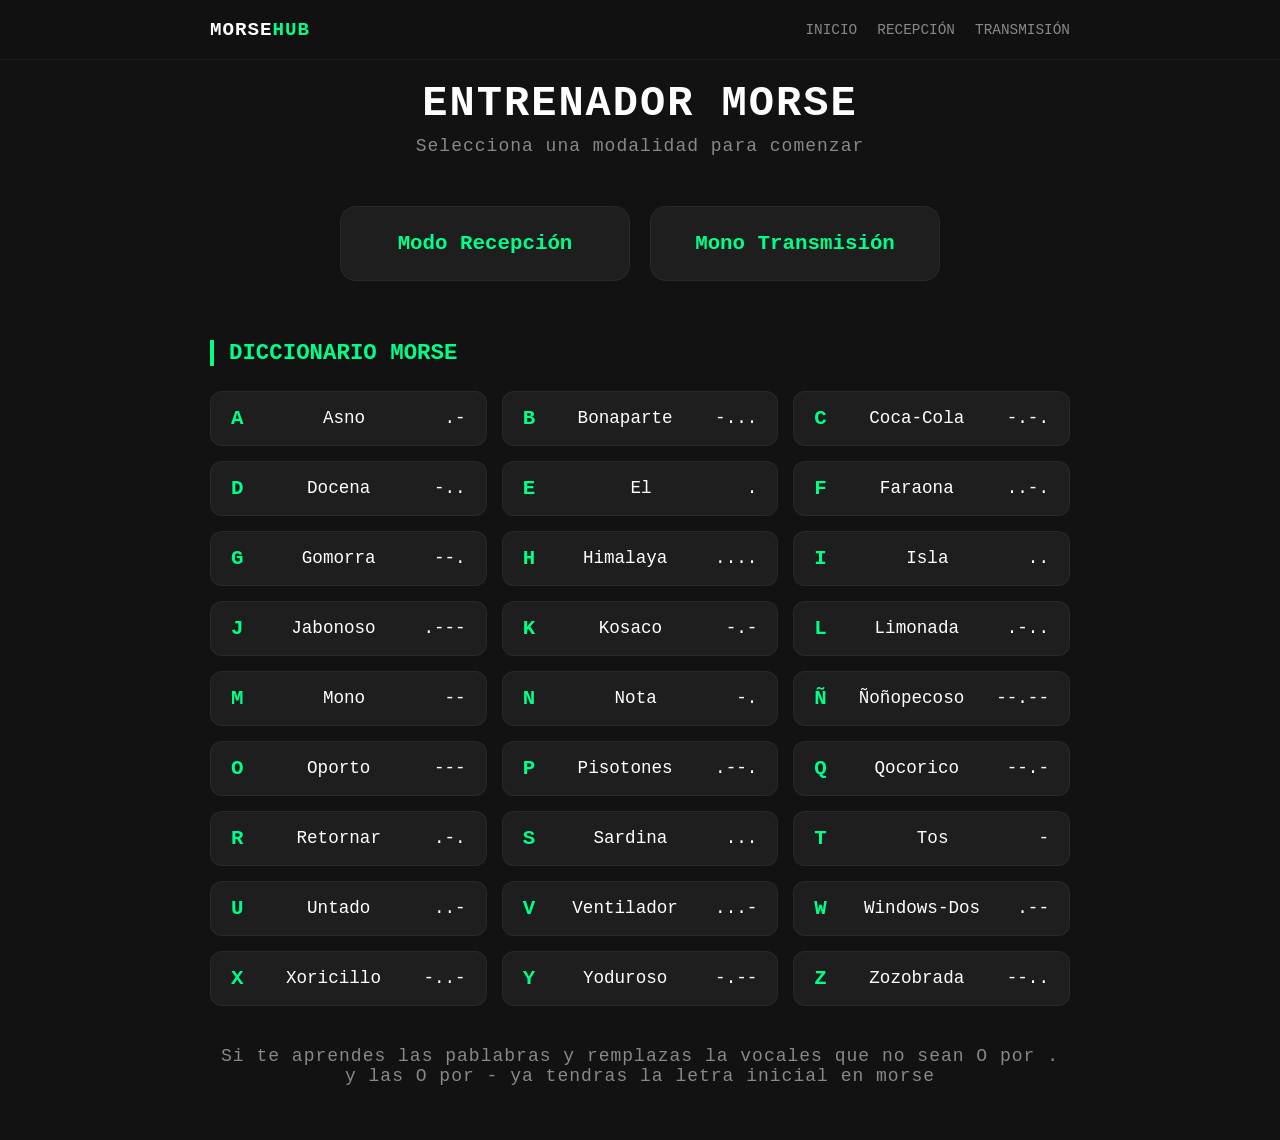
==== index.html @ 096a1fdc "Commit inicial" ====
<!DOCTYPE html>
<html lang="es">
<head>
    <meta charset="UTF-8">
    <meta name="viewport" content="width=device-width, initial-scale=1.0, maximum-scale=1.0, user-scalable=no">
    <title>Entrenador Morse - Inicio</title>
    <link rel="stylesheet" href="styles/estiloindex.css">
</head>
<body>

    <nav class="top-nav">
        <div class="nav-container">
            <a href="index.html" class="nav-logo">MORSE<span>HUB</span></a>
            <div class="nav-links">
                <a href="index.html">Inicio</a>
                <a href="recepcion.html">Recepción</a>
                <a href="envio.html">Transmisión</a>
            </div>
        </div>
    </nav>

    <div class="container" id="home-screen">
        <header>
            <div class="header-text">
                <h1>Entrenador Morse</h1>
                <div class="sub">Selecciona una modalidad para comenzar</div>
            </div>
        </header>
        
        <nav class="grid">
            <a href="recepcion.html" class="btn">Modo Recepción</a>
            <a href="envio.html" class="btn">Mono Transmisión</a>
        </nav>

    <section class="dictionary-section">
            <h2>Diccionario Morse</h2>
            <div class="dictionary-grid">
                <div class="dic-item"><strong>A</strong> Asno <span>.-</span></div>
                <div class="dic-item"><strong>B</strong> Bonaparte <span>-...</span></div>
                <div class="dic-item"><strong>C</strong> Coca-Cola <span>-.-.</span></div>
                <div class="dic-item"><strong>D</strong> Docena <span>-..</span></div>
                <div class="dic-item"><strong>E</strong> El <span>.</span></div>
                <div class="dic-item"><strong>F</strong> Faraona <span>..-.</span></div>
                <div class="dic-item"><strong>G</strong> Gomorra <span>--.</span></div>
                <div class="dic-item"><strong>H</strong> Himalaya <span>....</span></div>
                <div class="dic-item"><strong>I</strong> Isla <span>..</span></div>
                <div class="dic-item"><strong>J</strong> Jabonoso <span>.---</span></div>
                <div class="dic-item"><strong>K</strong> Kosaco <span>-.-</span></div>
                <div class="dic-item"><strong>L</strong> Limonada <span>.-..</span></div>
                <div class="dic-item"><strong>M</strong> Mono <span>--</span></div>
                <div class="dic-item"><strong>N</strong> Nota <span>-.</span></div>
                <div class="dic-item"><strong>Ñ</strong> Ñoñopecoso <span>--.--</span></div>
                <div class="dic-item"><strong>O</strong> Oporto <span>---</span></div>
                <div class="dic-item"><strong>P</strong> Pisotones <span>.--.</span></div>
                <div class="dic-item"><strong>Q</strong> Qocorico <span>--.-</span></div>
                <div class="dic-item"><strong>R</strong> Retornar <span>.-.</span></div>
                <div class="dic-item"><strong>S</strong> Sardina <span>...</span></div>
                <div class="dic-item"><strong>T</strong> Tos <span>-</span></div>
                <div class="dic-item"><strong>U</strong> Untado <span>..-</span></div>
                <div class="dic-item"><strong>V</strong> Ventilador <span>...-</span></div>
                <div class="dic-item"><strong>W</strong> Windows-Dos <span>.--</span></div>
                <div class="dic-item"><strong>X</strong> Xoricillo <span>-..-</span></div>
                <div class="dic-item"><strong>Y</strong> Yoduroso <span>-.--</span></div>
                <div class="dic-item"><strong>Z</strong> Zozobrada <span>--..</span></div>
            </div>
        </section>

        <div id="fin">Si te aprendes las pablabras y remplazas la vocales que no sean O por . y las O por - ya tendras la letra inicial en morse</div>

    </body>
</html>
---- styles/estiloindex.css ----
:root {
    --bg-color: #121212;
    --text-color: #ffffff;
    --accent: #00ff88;
    --error: #ff3333;
    --panel-bg: #1e1e1e;
    --key-bg: #333333;
    --btn-active: #00cc6a;
    --muted: #888888;
    --btn-bg: rgba(255, 255, 255, 0.05);
    --btn-hover: rgba(0, 255, 136, 0.1);
}

* {
    box-sizing: border-box;
}

body {
    background-color: var(--bg-color);
    color: var(--text-color);
    font-family: monospace;
    display: flex;
    justify-content: center;
    align-items: center;
    min-height: 100vh;
    margin: 0;
    overflow: hidden;
    touch-action: manipulation;
}

.container {
    width: 100%;
    max-width: 700px;
    height: 100vh;
    padding: 60px 24px;
    display: flex;
    flex-direction: column;
    align-items: center;
    justify-content: flex-start;
}

header {
    display: flex;
    flex-direction: column;
    align-items: center;
    gap: 10px;
    margin-bottom: 30px;
    width: 100%;
    text-align: center;
}

.header-text h1 {
    margin: 0;
    font-size: 36px;
    color: var(--text-color);
    letter-spacing: 1px;
    text-transform: uppercase;
}



.sub {
    color: var(--muted);
    font-size: 16px;
    margin-top: 8px;
    letter-spacing: 0.5px;
}

.grid {
    display: grid;
    grid-template-columns: repeat(auto-fit, minmax(250px, 1fr));
    gap: 20px;
    width: 100%;
    max-width: 600px;
    margin-top: 20px;
}

.btn {
    display: flex;
    align-items: center;
    justify-content: center;
    padding: 20px;
    background: var(--btn-bg);
    color: var(--accent);
    text-decoration: none;
    border-radius: 16px;
    font-size: 1.2rem;
    font-weight: bold;
    border: 1px solid rgba(255, 255, 255, 0.05);
    transition: all 0.2s ease;
    text-align: center;
    font-family: inherit;
}

.btn:hover {
    background: var(--btn-hover);
    border-color: var(--accent);
    transform: translateY(-3px);
    box-shadow: 0 10px 20px rgba(0, 0, 0, 0.2);
}

#flash-overlay {
    position: fixed;
    top: 0; left: 0; right: 0; bottom: 0;
    background-color: #ffffff;
    opacity: 0;
    pointer-events: none;
    z-index: 9999;
    transition: opacity 0.05s ease-out;
}

body.flash-active #flash-overlay {
    opacity: 1;
    transition: opacity 0.02s ease-in;
}

.screen {
    display: none;
    flex-direction: column;
    align-items: center;
    text-align: center;
    width: 100%;
    max-width: 700px;
    padding: 10px;
}

.screen.active {
    display: flex;
}

.grid-controls {
    width: 100%;
    max-width: 600px;
    display: flex;
    justify-content: flex-end;
    margin-bottom: 10px;
}

#diccionaro {

    margin-top: 40px;

}

#select-all-btn {
    padding: 8px 15px;
    font-size: 1rem;
    width: auto;
    background-color: var(--panel-bg);
    color: var(--text-color);
    border: 1px solid rgba(255, 255, 255, 0.1);
    border-radius: 8px;
    cursor: pointer;
}

#select-all-btn:active {
    background-color: var(--btn-bg);
}

#letter-grid {
    display: flex;
    flex-wrap: wrap;
    justify-content: center;
    gap: 10px;
    margin-bottom: 20px;
    background: var(--panel-bg);
    padding: 15px;
    border-radius: 16px;
    max-width: 100%;
    border: 1px solid rgba(255, 255, 255, 0.05);
}

.letter-checkbox {
    display: flex;
    align-items: center;
    gap: 5px;
    font-size: 1.2rem;
    cursor: pointer;
    padding: 5px;
}

.letter-checkbox input {
    transform: scale(1.2);
}

.options-container {
    display: flex;
    flex-wrap: wrap;
    gap: 20px;
    margin-bottom: 20px;
    background: var(--panel-bg);
    padding: 15px;
    border-radius: 16px;
    width: 100%;
    justify-content: space-around;
    border: 1px solid rgba(255, 255, 255, 0.05);
}

.option-group {
    text-align: left;
}

.option-group h2 {
    font-size: 1rem;
    color: var(--accent);
    margin-top: 0;
    margin-bottom: 10px;
}

.option-group label {
    display: block;
    margin-bottom: 8px;
    font-size: 1rem;
    cursor: pointer;
}

button.primary-btn {
    background-color: var(--accent);
    color: var(--bg-color);
    border: none;
    padding: 15px 30px;
    font-size: 1.2rem;
    font-weight: bold;
    cursor: pointer;
    border-radius: 16px;
    width: 100%;
    max-width: 300px;
    transition: all 0.2s ease;
}

button.primary-btn:hover {
    transform: translateY(-3px);
    box-shadow: 0 10px 20px rgba(0, 0, 0, 0.2);
}

button.primary-btn:active {
    opacity: 0.7;
    transform: translateY(0);
    box-shadow: none;
}

.error-text {
    color: var(--error);
    margin-top: 10px;
}

.hidden {
    display: none !important;
}

#target-morse {
    font-size: 4rem;
    font-weight: bold;
    letter-spacing: 10px;
    margin: 10px 0;
    color: var(--accent);
    min-height: 80px;
    word-break: break-all;
    font-family: monospace;
}

#target-letter {
    font-size: 6rem;
    font-weight: bold;
    margin: 10px 0 40px 0;
    color: var(--text-color);
    font-family: monospace;
}

#input-display {
    font-size: 3rem;
    height: 4rem;
    color: var(--accent);
    letter-spacing: 8px;
    font-family: monospace;
}

#feedback-display {
    font-size: 1.5rem;
    height: 2.5rem;
    font-weight: bold;
    margin-top: 5px;
}

.correct { color: var(--accent); }
.incorrect { color: var(--error); }

#progress-counter {
    font-size: 1.2rem;
    color: var(--muted);
    margin-bottom: 10px;
}

#virtual-keyboard {
    display: flex;
    flex-wrap: wrap;
    justify-content: center;
    gap: 8px;
    width: 100%;
    max-width: 500px;
    margin-top: auto;
    padding-bottom: 20px;
}

.key-btn {
    background: var(--key-bg);
    color: var(--text-color);
    border: 1px solid rgba(255, 255, 255, 0.05);
    border-radius: 8px;
    font-size: 1.5rem;
    font-weight: bold;
    width: calc(10% - 8px);
    min-width: 30px;
    height: 50px;
    cursor: pointer;
    user-select: none;
}

.key-btn:active {
    background: var(--accent);
    color: var(--bg-color);
}

#transmit-zone {
    width: 100%;
    display: flex;
    flex-direction: column;
    align-items: center;
    margin-top: 30px;
}

#transmit-btn {
    width: 250px;
    height: 100px;
    border-radius: 50px;
    background-color: var(--panel-bg);
    color: var(--accent);
    border: 4px solid var(--accent);
    font-size: 1.5rem;
    user-select: none;
    -webkit-user-select: none;
    outline: none;
    transition: transform 0.05s, background-color 0.05s;
}

#transmit-btn.active-press {
    background-color: var(--btn-active);
    color: var(--bg-color);
    transform: scale(0.95);
}

.desktop-hint {
    color: var(--muted);
    font-size: 0.9rem;
    margin-top: 15px;
}

@media (max-width: 400px) {
    #target-morse { font-size: 3rem; letter-spacing: 5px; }
    .key-btn { font-size: 1.2rem; height: 45px; }
}

:root {
    --bg-color: #121212;
    --text-color: #ffffff;
    --accent: #00ff88;
    --error: #ff3333;
    --panel-bg: #1e1e1e;
    --key-bg: #333333;
    --btn-active: #00cc6a;
    --muted: #888888;
    --btn-bg: rgba(255, 255, 255, 0.05);
    --btn-hover: rgba(0, 255, 136, 0.1);
}

* {
    box-sizing: border-box;
}

body {
    background-color: var(--bg-color);
    color: var(--text-color);
    font-family: monospace;
    display: flex;
    justify-content: center;
    align-items: flex-start;
    min-height: 100vh;
    margin: 0;
    overflow-x: hidden;
    overflow-y: auto;
    touch-action: manipulation;
}


.container {
    width: 100%;
    max-width: 900px;
    padding: 40px 20px;
    display: flex;
    flex-direction: column;
    align-items: center;
}

header {
    display: flex;
    flex-direction: column;
    align-items: center;
    gap: 10px;
    margin-bottom: 30px;
    width: 100%;
    text-align: center;
}

.header-text h1 {

    margin-top: 40px;
    /* margin: 0; */
    font-size: clamp(24px, 8vw, 42px);
    color: var(--text-color);
    letter-spacing: 2px;
    text-transform: uppercase;
    font-weight: bold;
}

.sub {
    color: var(--muted);
    font-size: clamp(14px, 4vw, 18px);
    margin-top: 8px;
    letter-spacing: 1px;
}

.grid {
    display: grid;
    grid-template-columns: repeat(auto-fit, minmax(280px, 1fr));
    gap: 20px;
    width: 100%;
    margin-bottom: 20px;
}

.btn {
    display: flex;
    align-items: center;
    justify-content: center;
    padding: 25px;
    background: var(--btn-bg);
    color: var(--accent);
    text-decoration: none;
    border-radius: 16px;
    font-size: 1.3rem;
    font-weight: bold;
    border: 1px solid rgba(255, 255, 255, 0.05);
    transition: all 0.2s ease;
    text-align: center;
}

.btn:hover {
    background: var(--btn-hover);
    border-color: var(--accent);
    transform: translateY(-3px);
}


.dictionary-section {
    width: 100%;
    margin-top: 20px;
}

.dictionary-section h2 {
    font-size: 1.4rem;
    color: var(--accent);
    text-transform: uppercase;
    margin-bottom: 25px;
    border-left: 4px solid var(--accent);
    padding-left: 15px;
    text-align: left;
}

.dictionary-grid {
    display: grid;
    grid-template-columns: repeat(auto-fill, minmax(220px, 1fr));
    gap: 15px;
    width: 100%;
}

.dic-item {
    background: var(--panel-bg);
    padding: 15px 20px;
    border-radius: 12px;
    border: 1px solid rgba(255, 255, 255, 0.05);
    font-size: 1.1rem;
    display: flex;
    justify-content: space-between;
    align-items: center;
    transition: transform 0.2s;
}

.dic-item:hover {
    border-color: var(--accent);
    transform: scale(1.02);
}

.dic-item .char-info {
    display: flex;
    gap: 10px;
    align-items: center;
}

.dic-item strong {
    color: var(--accent);
    font-size: 1.3rem;
}

.dic-item .word {
    color: var(--muted);
    font-size: 0.95rem;
}

.dic-item .code {
    color: var(--text-color);
    font-weight: bold;
    letter-spacing: 3px;
    font-family: monospace;
}


@media (max-width: 600px) {
    .container {
        padding: 20px 15px;
    }
    
    header {
        margin-bottom: 40px;
    }

    .dictionary-grid {
        grid-template-columns: 1fr;
    }
}


#flash-overlay {
    position: fixed;
    top: 0; left: 0; right: 0; bottom: 0;
    background-color: #ffffff;
    opacity: 0;
    pointer-events: none;
    z-index: 9999;
}

.screen {
    display: none;
    flex-direction: column;
    align-items: center;
    width: 100%;
}

.screen.active {
    display: flex;
}

#fin {
    color: var(--muted);
    font-size: clamp(14px, 4vw, 18px);
    padding-top: 40px;
    letter-spacing: 1px;
    padding-bottom: 40px;
    text-align: center;
}


/* header superior */

.top-nav {
    position: fixed;
    top: 0;
    left: 0;
    width: 100%;
    height: 60px;
    background: rgba(18, 18, 18, 0.8);
    backdrop-filter: blur(10px); /* Efecto cristal */
    border-bottom: 1px solid rgba(255, 255, 255, 0.05);
    z-index: 1000;
    display: flex;
    justify-content: center;
}

.nav-container {
    width: 100%;
    max-width: 900px;
    padding: 0 20px;
    display: flex;
    justify-content: space-between;
    align-items: center;
}

.nav-logo {
    color: var(--text-color);
    text-decoration: none;
    font-weight: bold;
    font-size: 1.2rem;
    letter-spacing: 1px;
}

.nav-logo span {
    color: var(--accent);
}

.nav-links {
    display: flex;
    gap: 20px;
}

.nav-links a {
    color: var(--muted);
    text-decoration: none;
    font-size: 0.9rem;
    font-weight: 500;
    transition: color 0.2s;
    text-transform: uppercase;
}

.nav-links a:hover {
    color: var(--accent);
}


/* movil */
@media (max-width: 500px) {
    .nav-links {
        gap: 12px;
    }
    .nav-links a {
        font-size: 0.75rem;
    }
    .nav-logo {
        font-size: 1rem;
    }
}
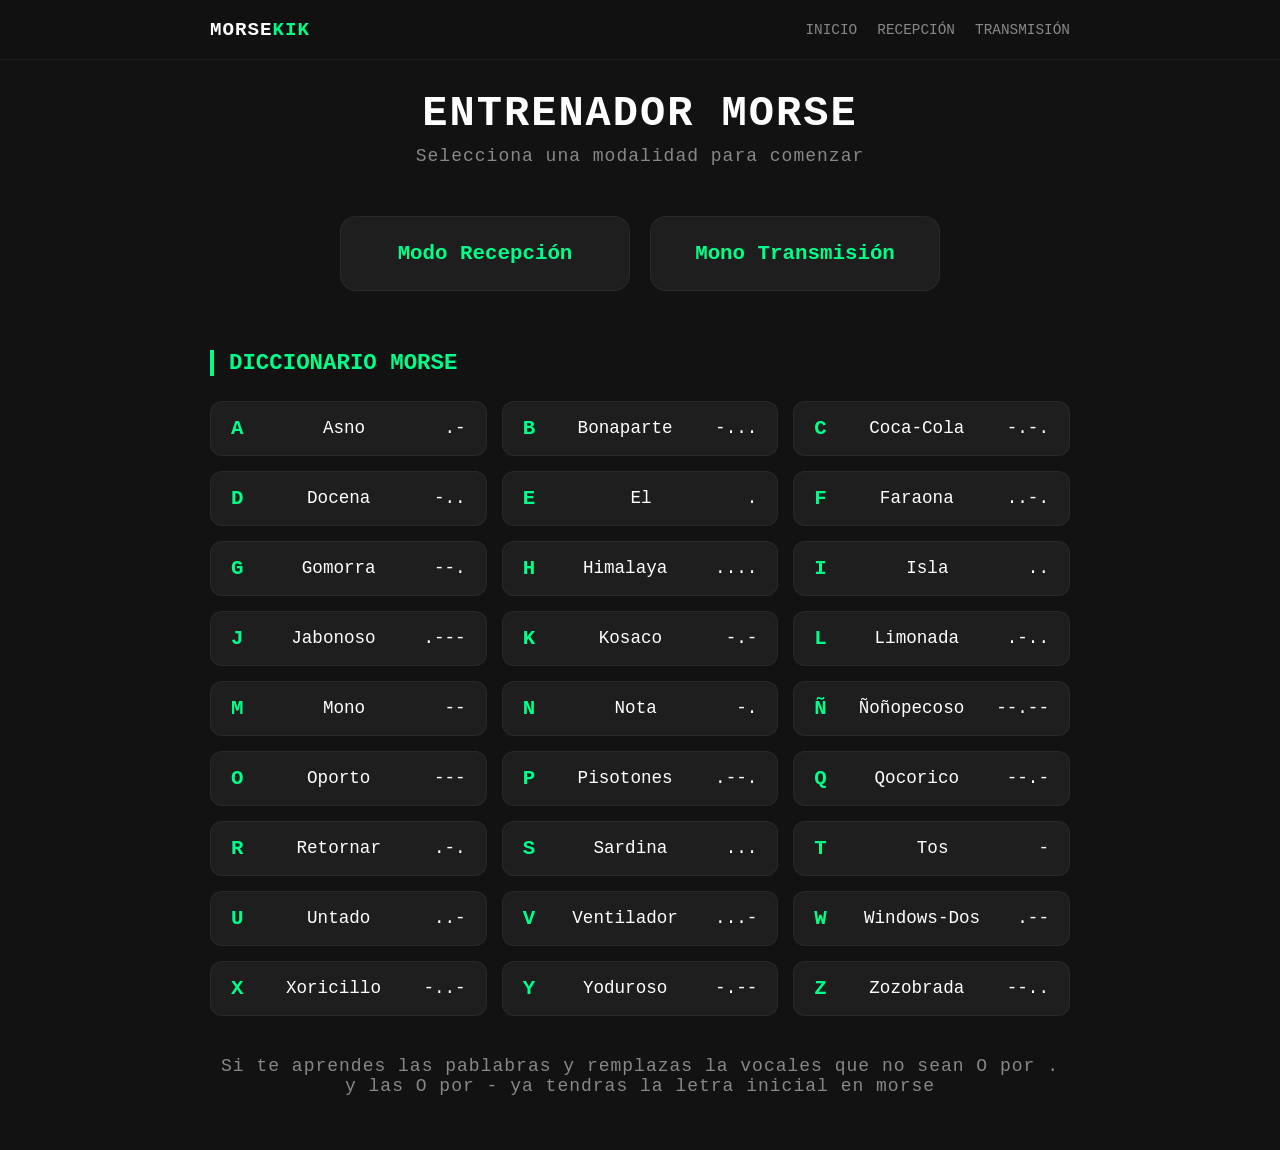
==== commit dd5da297: "Arreglados errores menores" ====
--- a/index.html
+++ b/index.html
@@ -10,7 +10,7 @@
 
     <nav class="top-nav">
         <div class="nav-container">
-            <a href="index.html" class="nav-logo">MORSE<span>HUB</span></a>
+            <a href="index.html" class="nav-logo">MORSE<span>KIK</span></a>
             <div class="nav-links">
                 <a href="index.html">Inicio</a>
                 <a href="recepcion.html">Recepción</a>
--- a/styles/estiloindex.css
+++ b/styles/estiloindex.css
@@ -413,8 +413,7 @@
 
 .header-text h1 {
 
-    margin-top: 40px;
-    /* margin: 0; */
+    margin-top: 50px;
     font-size: clamp(24px, 8vw, 42px);
     color: var(--text-color);
     letter-spacing: 2px;
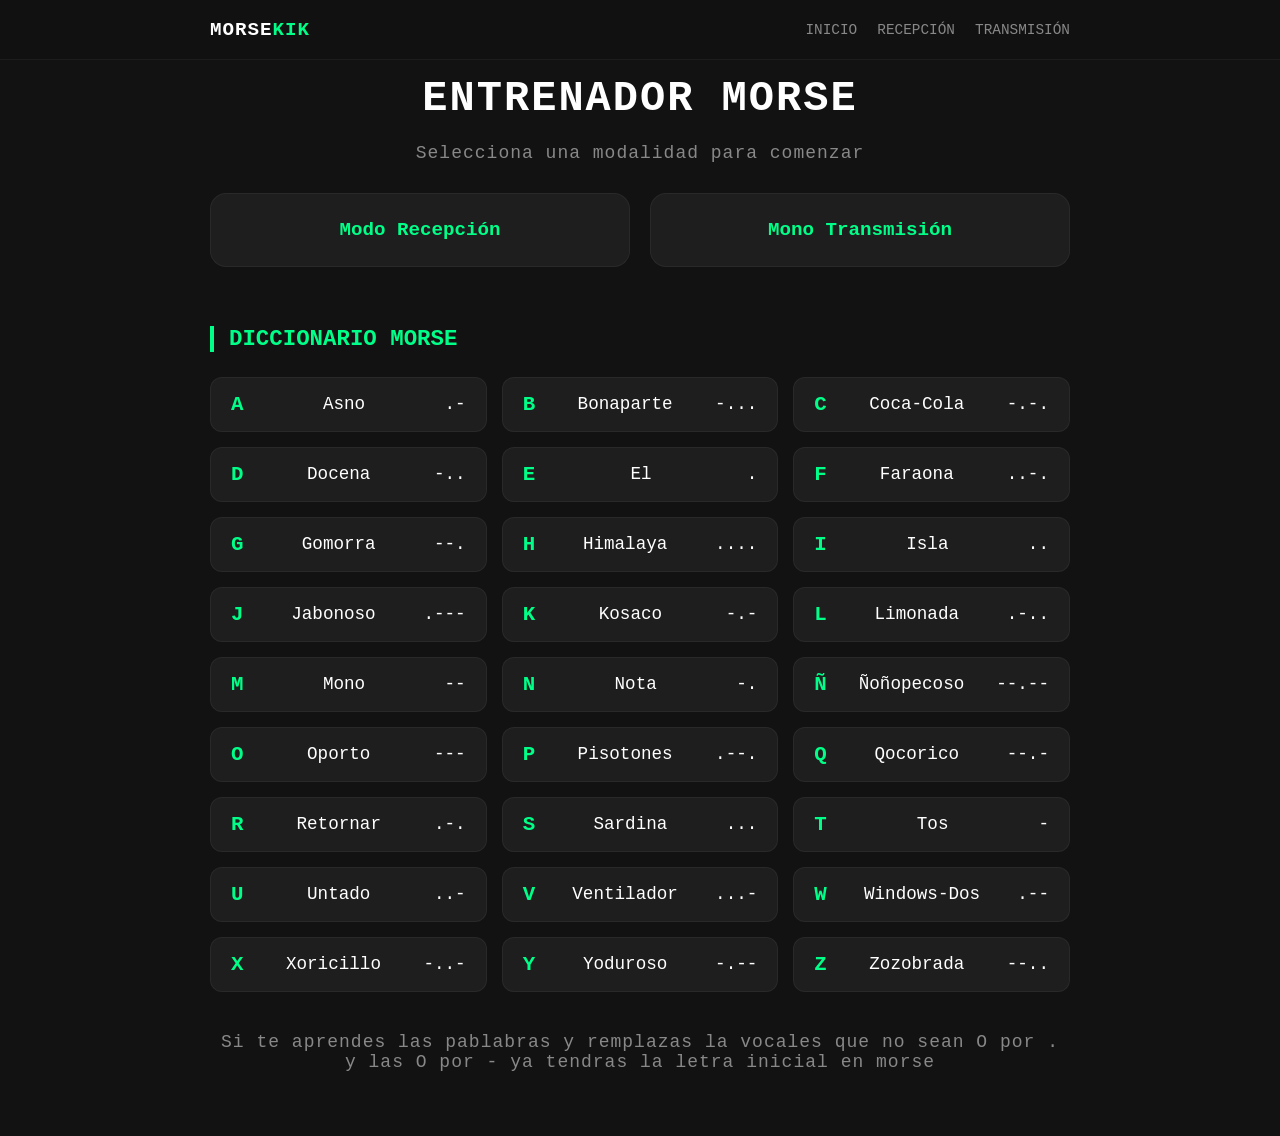
==== commit dbf5b579: "Se a cambiado todo el css de la pagina" ====
--- a/index.html
+++ b/index.html
@@ -4,7 +4,8 @@
     <meta charset="UTF-8">
     <meta name="viewport" content="width=device-width, initial-scale=1.0, maximum-scale=1.0, user-scalable=no">
     <title>Entrenador Morse - Inicio</title>
-    <link rel="stylesheet" href="styles/estiloindex.css">
+    <link rel="stylesheet" href="styles/styles.css">
+    <!-- <link rel="stylesheet" href=""> -->
 </head>
 <body>
 
--- a/styles/styles.css
+++ b/styles/styles.css
@@ -0,0 +1,460 @@
+
+   /* VARIABLES & RESET */
+
+:root {
+    --bg-color: #121212;
+    --text-color: #ffffff;
+    --accent: #00ff88;
+    --error: #ff3333;
+    --panel-bg: #1e1e1e;
+    --key-bg: #333333;
+    --btn-active: #00cc6a;
+    --muted: #888888;
+    --btn-bg: rgba(255, 255, 255, 0.05);
+    --btn-hover: rgba(0, 255, 136, 0.1);
+}
+
+* {
+    box-sizing: border-box;
+}
+
+body {
+    background-color: var(--bg-color);
+    color: var(--text-color);
+    font-family: monospace;
+    display: flex;
+    justify-content: center;
+    align-items: flex-start;
+    min-height: 100vh;
+    margin: 0;
+    overflow-x: hidden;
+    overflow-y: auto;
+    touch-action: manipulation;
+    padding-top: 65px;
+}
+
+   /* TYPOGRAPHY & UTILITIES */
+   
+h1 {
+    font-size: clamp(24px, 8vw, 42px);
+    letter-spacing: 2px;
+    text-transform: uppercase;
+    font-weight: bold;
+    margin: 0 0 20px 0;
+}
+
+.sub {
+    color: var(--muted);
+    font-size: clamp(14px, 4vw, 18px);
+    margin-top: 8px;
+    letter-spacing: 1px;
+}
+
+.error-text { color: var(--error); margin-top: 10px; }
+.hidden { display: none !important; }
+.correct { color: var(--accent); }
+.incorrect { color: var(--error); }
+
+
+   /* LAYOUT STRUCTURE */
+
+.container, .screen {
+    width: 100%;
+    display: flex;
+    flex-direction: column;
+    align-items: center;
+}
+
+.container {
+    max-width: 900px;
+    padding: 10px 20px 10px 20px;
+}
+
+.screen {
+    display: none;
+    text-align: center;
+    max-width: 700px;
+    padding: 10px;
+    box-sizing: border-box;
+    min-height: calc(100vh - 65px);
+}
+
+.screen.active {
+    display: flex;
+}
+
+header {
+    display: flex;
+    flex-direction: column;
+    align-items: center;
+    gap: 10px;
+    margin-bottom: 30px;
+    width: 100%;
+    text-align: center;
+}
+
+
+   /* NAVIGATION BAR */
+
+.top-nav {
+    position: fixed;
+    top: 0;
+    left: 0;
+    width: 100%;
+    height: 60px;
+    background: rgba(18, 18, 18, 0.8);
+    backdrop-filter: blur(10px);
+    border-bottom: 1px solid rgba(255, 255, 255, 0.05);
+    z-index: 1000;
+    display: flex;
+    justify-content: center;
+}
+
+.nav-container {
+    width: 100%;
+    max-width: 900px;
+    padding: 0 20px;
+    display: flex;
+    justify-content: space-between;
+    align-items: center;
+}
+
+.nav-logo {
+    color: var(--text-color);
+    text-decoration: none;
+    font-weight: bold;
+    font-size: 1.2rem;
+    letter-spacing: 1px;
+}
+
+.nav-logo span { color: var(--accent); }
+
+.nav-links {
+    display: flex;
+    gap: 20px;
+}
+
+.nav-links a {
+    color: var(--muted);
+    text-decoration: none;
+    font-size: 0.9rem;
+    font-weight: 500;
+    transition: color 0.2s;
+    text-transform: uppercase;
+}
+
+.nav-links a:hover { color: var(--accent); }
+
+
+   /* COMPONENTS: BUTTONS */
+
+.btn, button.primary-btn, #start-btn, #restart-btn {
+    display: flex;
+    align-items: center;
+    justify-content: center;
+    border: none;
+    font-size: 1.2rem;
+    font-weight: bold;
+    cursor: pointer;
+    border-radius: 16px;
+    transition: all 0.2s ease;
+    text-align: center;
+    font-family: inherit;
+    text-decoration: none;
+}
+
+/* Outline Buttons (Index links) */
+
+.btn {
+    padding: 25px;
+    background: var(--btn-bg);
+    color: var(--accent);
+    border: 1px solid rgba(255, 255, 255, 0.05);
+}
+
+.btn:hover {
+    background: var(--btn-hover);
+    border-color: var(--accent);
+    transform: translateY(-3px);
+}
+
+/* Primary Action Buttons (Start/Restart) */
+
+button.primary-btn, #start-btn, #restart-btn {
+    background-color: var(--accent);
+    color: var(--bg-color);
+    padding: 15px 30px;
+    width: 100%;
+    max-width: 300px;
+}
+
+button.primary-btn:hover, #start-btn:hover, #restart-btn:hover {
+    transform: translateY(-3px);
+    box-shadow: 0 10px 20px rgba(0, 0, 0, 0.2);
+}
+
+button.primary-btn:active, #start-btn:active, #restart-btn:active {
+    opacity: 0.7;
+    transform: translateY(0);
+    box-shadow: none;
+}
+
+/* Small Utility Buttons */
+
+#select-all-btn {
+    padding: 8px 15px;
+    font-size: 1rem;
+    background-color: var(--panel-bg);
+    color: var(--text-color);
+    border: 1px solid rgba(255, 255, 255, 0.1);
+    border-radius: 8px;
+    cursor: pointer;
+}
+
+#select-all-btn:active { background-color: var(--btn-bg); }
+
+
+   /* COMPONENTS: PANELS & FORMS */
+
+#letter-grid, .options-container {
+    background: var(--panel-bg);
+    padding: 15px;
+    border-radius: 16px;
+    border: 1px solid rgba(255, 255, 255, 0.05);
+    margin-bottom: 20px;
+    display: flex;
+    flex-wrap: wrap;
+    width: 100%;
+}
+
+#letter-grid {
+    justify-content: center;
+    gap: 10px;
+    max-width: 600px;
+}
+
+.options-container {
+    gap: 20px;
+    justify-content: space-around;
+}
+
+.grid-controls {
+    width: 100%;
+    max-width: 600px;
+    display: flex;
+    justify-content: flex-end;
+    margin-bottom: 10px;
+}
+
+.letter-checkbox {
+    display: flex;
+    align-items: center;
+    gap: 5px;
+    font-size: 1.2rem;
+    cursor: pointer;
+    padding: 5px;
+}
+
+.letter-checkbox input { transform: scale(1.2); }
+
+.option-group { text-align: left; }
+.option-group h2 { font-size: 1rem; color: var(--accent); margin-bottom: 10px; }
+.option-group label { display: block; margin-bottom: 8px; font-size: 1rem; cursor: pointer; }
+
+
+   /* INDEX: DICTIONARY & GRID */
+
+.grid {
+    display: grid;
+    grid-template-columns: repeat(auto-fit, minmax(280px, 1fr));
+    gap: 20px;
+    width: 100%;
+    margin-bottom: 20px;
+}
+
+.dictionary-section { width: 100%; margin-top: 20px; }
+.dictionary-section h2 {
+    font-size: 1.4rem;
+    color: var(--accent);
+    text-transform: uppercase;
+    margin-bottom: 25px;
+    border-left: 4px solid var(--accent);
+    padding-left: 15px;
+    text-align: left;
+}
+
+.dictionary-grid {
+    display: grid;
+    grid-template-columns: repeat(auto-fill, minmax(220px, 1fr));
+    gap: 15px;
+    width: 100%;
+}
+
+.dic-item {
+    background: var(--panel-bg);
+    padding: 15px 20px;
+    border-radius: 12px;
+    border: 1px solid rgba(255, 255, 255, 0.05);
+    font-size: 1.1rem;
+    display: flex;
+    justify-content: space-between;
+    align-items: center;
+    transition: transform 0.2s;
+}
+
+.dic-item:hover {
+    border-color: var(--accent);
+    transform: scale(1.02);
+}
+
+.dic-item strong { color: var(--accent); font-size: 1.3rem; }
+.dic-item .code { color: var(--text-color); font-weight: bold; letter-spacing: 3px; }
+
+#fin {
+    color: var(--muted);
+    font-size: clamp(14px, 4vw, 18px);
+    padding: 40px 0;
+    letter-spacing: 1px;
+    text-align: center;
+}
+
+
+   /* PRACTICE: DISPLAYS & INPUTS */
+
+#target-morse {
+    font-size: clamp(3rem, 8vw, 4rem);
+    font-weight: bold;
+    letter-spacing: 10px;
+    margin: 10px 0;
+    color: var(--accent);
+    min-height: 80px;
+    word-break: break-all;
+}
+
+#target-letter {
+    font-size: 6rem;
+    font-weight: bold;
+    margin: 10px 0 40px 0;
+    color: var(--text-color);
+}
+
+#input-display {
+    font-size: 3rem;
+    height: 4rem;
+    color: var(--accent);
+    letter-spacing: 8px;
+}
+
+#feedback-display {
+    font-size: 1.5rem;
+    height: 2.5rem;
+    font-weight: bold;
+    margin-top: 5px;
+}
+
+#progress-counter {
+    font-size: 1.2rem;
+    color: var(--muted);
+    margin-bottom: 10px;
+}
+
+
+   /* PRACTICE: CONTROLS (KEYS & TRANSMIT) */
+ 
+#virtual-keyboard {
+    display: flex;
+    flex-wrap: wrap;
+    justify-content: center;
+    gap: 8px;
+    width: 100%;
+    max-width: 500px;
+    margin-top: auto;
+    padding-bottom: 20px;
+}
+
+.key-btn {
+    background: var(--key-bg);
+    color: var(--text-color);
+    border: 1px solid rgba(255, 255, 255, 0.05);
+    border-radius: 8px;
+    font-size: 1.5rem;
+    font-weight: bold;
+    width: calc(10% - 8px);
+    min-width: 30px;
+    height: 50px;
+    cursor: pointer;
+    user-select: none;
+}
+
+.key-btn:active {
+    background: var(--accent);
+    color: var(--bg-color);
+}
+
+#transmit-zone {
+    width: 100%;
+    display: flex;
+    flex-direction: column;
+    align-items: center;
+    margin-top: 30px;
+}
+
+#transmit-btn {
+    width: 250px;
+    height: 100px;
+    border-radius: 50px;
+    background-color: var(--panel-bg);
+    color: var(--accent);
+    border: 4px solid var(--accent);
+    font-size: 1.5rem;
+    user-select: none;
+    -webkit-user-select: none;
+    outline: none;
+    transition: transform 0.05s, background-color 0.05s;
+}
+
+#transmit-btn.active-press {
+    background-color: var(--btn-active);
+    color: var(--bg-color);
+    transform: scale(0.95);
+}
+
+.desktop-hint {
+    color: var(--muted);
+    font-size: 0.9rem;
+    margin-top: 15px;
+}
+
+
+   /* FLASH OVERLAY EFFECT */
+
+#flash-overlay {
+    position: fixed;
+    top: 0; left: 0; right: 0; bottom: 0;
+    background-color: #ffffff;
+    opacity: 0;
+    pointer-events: none;
+    z-index: 9999;
+    transition: opacity 0.05s ease-out;
+}
+
+body.flash-active #flash-overlay {
+    opacity: 1;
+    transition: opacity 0.02s ease-in;
+}
+
+
+   /* MEDIA QUERIES */
+
+@media (max-width: 600px) {
+    .container { padding: 20px 15px; }
+    .dictionary-grid { grid-template-columns: 1fr; }
+}
+
+@media (max-width: 500px) {
+    .nav-links { gap: 12px; }
+    .nav-links a { font-size: 0.75rem; }
+    .nav-logo { font-size: 1rem; }
+    #target-morse { letter-spacing: 5px; }
+    .key-btn { font-size: 1.2rem; height: 45px; }
+}
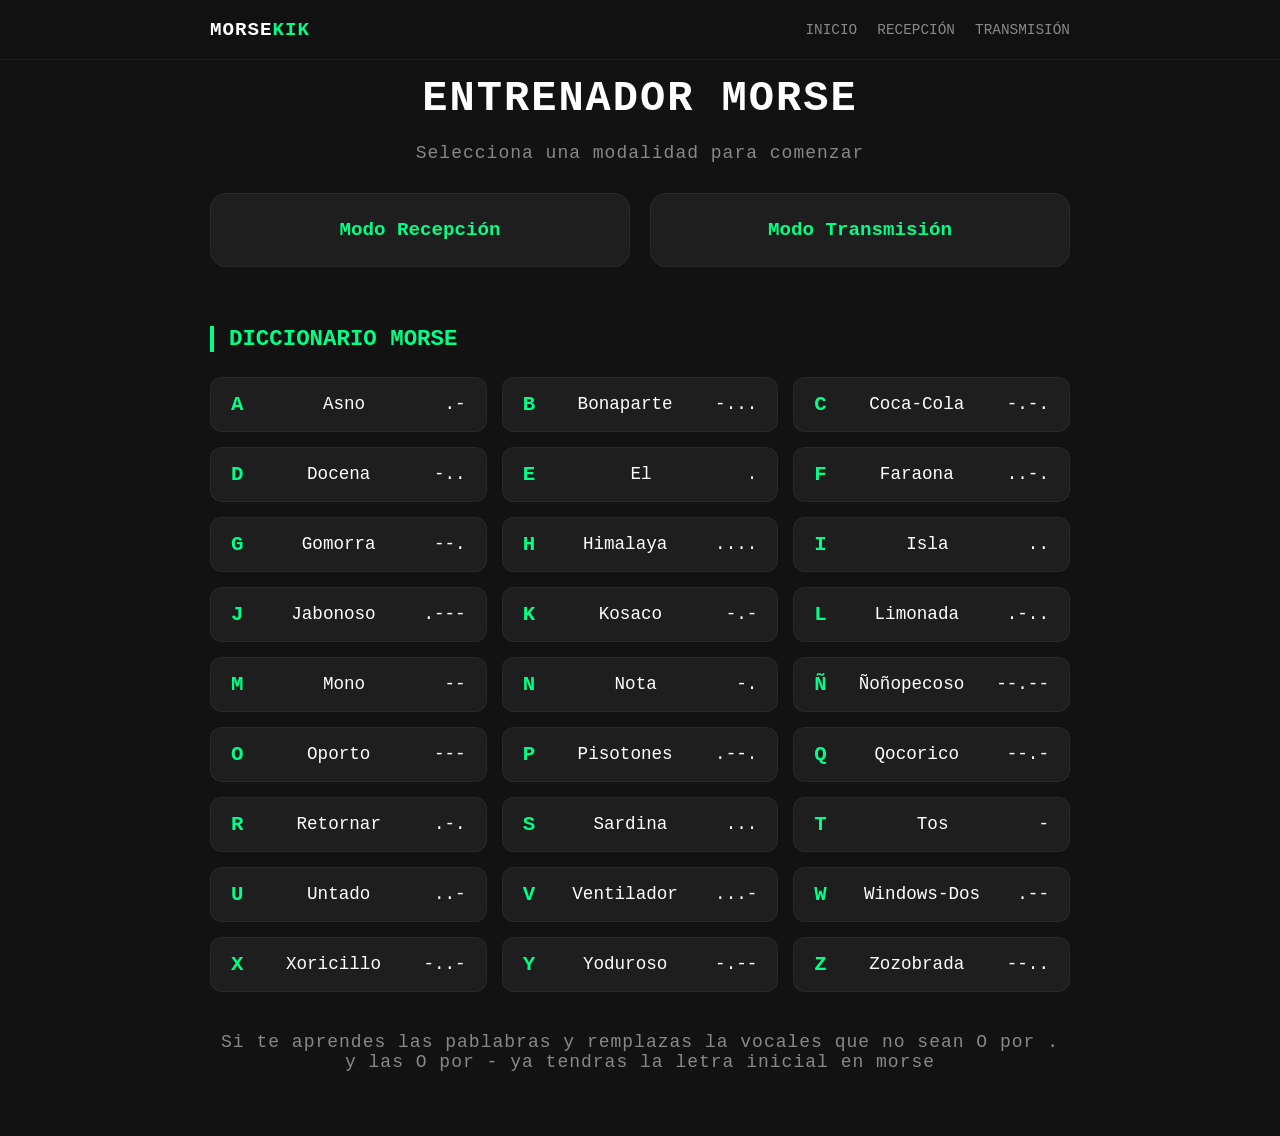
==== commit 0d1a6048: "Ahora en index los botones del dicionario al pulsarlos reproducen el sonido de la letra que pulses." ====
--- a/index.html
+++ b/index.html
@@ -3,9 +3,10 @@
 <head>
     <meta charset="UTF-8">
     <meta name="viewport" content="width=device-width, initial-scale=1.0, maximum-scale=1.0, user-scalable=no">
-    <title>Entrenador Morse - Inicio</title>
+    <title>Morse Entrenador - Inicio</title>
     <link rel="stylesheet" href="styles/styles.css">
-    <!-- <link rel="stylesheet" href=""> -->
+    <link rel="icon" type="image/png" href="styles/icon_512x512.png">
+    <script src="scrips/index.js" defer></script>
 </head>
 <body>
 
@@ -30,7 +31,7 @@
         
         <nav class="grid">
             <a href="recepcion.html" class="btn">Modo Recepción</a>
-            <a href="envio.html" class="btn">Mono Transmisión</a>
+            <a href="envio.html" class="btn">Modo Transmisión</a>
         </nav>
 
     <section class="dictionary-section">
--- a/styles/styles.css
+++ b/styles/styles.css
@@ -300,6 +300,7 @@
     justify-content: space-between;
     align-items: center;
     transition: transform 0.2s;
+    cursor: pointer;
 }
 
 .dic-item:hover {
@@ -334,7 +335,7 @@
 #target-letter {
     font-size: 6rem;
     font-weight: bold;
-    margin: 10px 0 40px 0;
+    margin: 10px 0 10px 0;
     color: var(--text-color);
 }
 
@@ -356,6 +357,7 @@
     font-size: 1.2rem;
     color: var(--muted);
     margin-bottom: 10px;
+    margin-top: 20px;
 }
 
 
@@ -368,7 +370,7 @@
     gap: 8px;
     width: 100%;
     max-width: 500px;
-    margin-top: auto;
+    margin-top: 15px;
     padding-bottom: 20px;
 }
 
@@ -396,7 +398,7 @@
     display: flex;
     flex-direction: column;
     align-items: center;
-    margin-top: 30px;
+    margin-top: 10px;
 }
 
 #transmit-btn {
